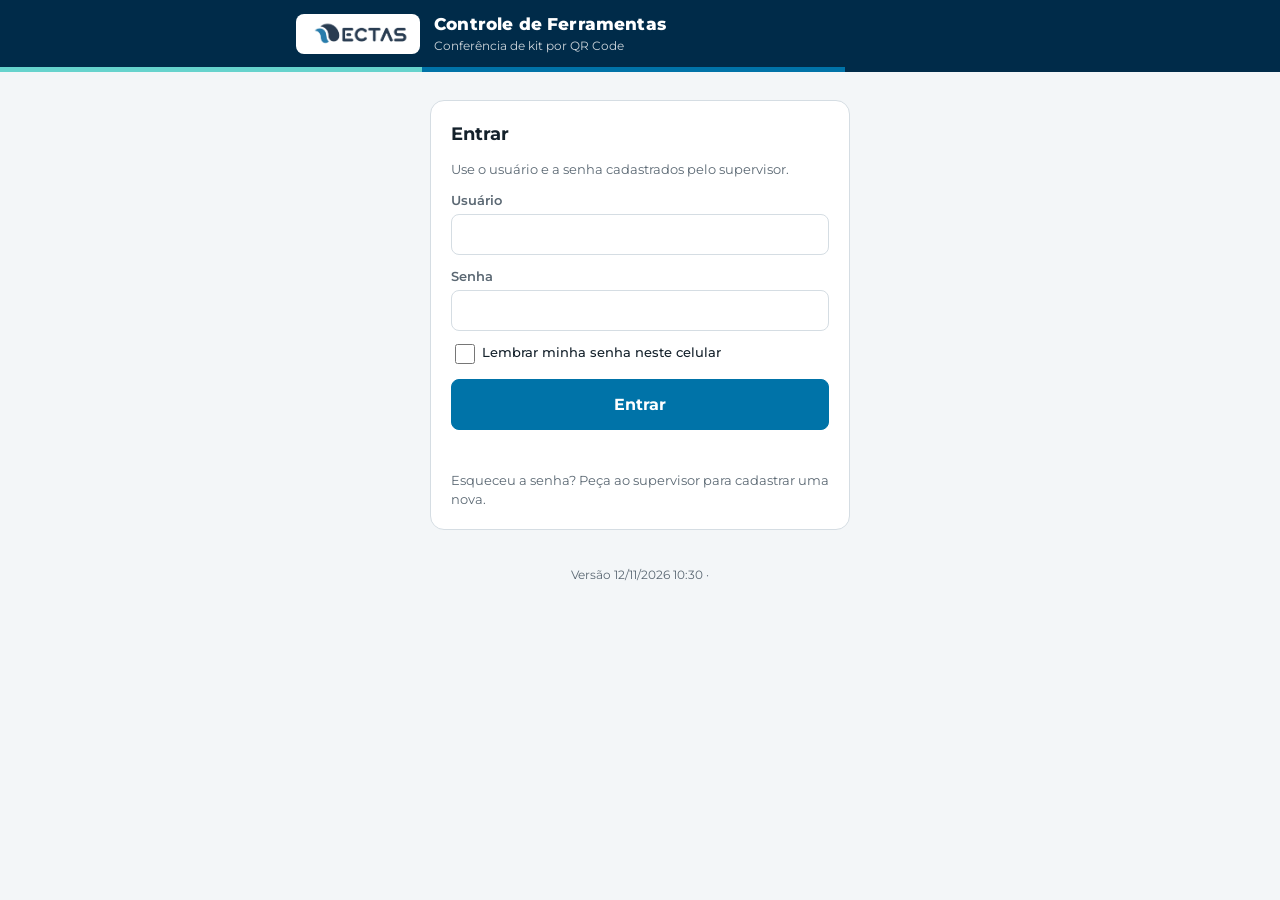
==== ferramentas/index.html @ ba410d90 "Controle de Ferramentas: app do técnico e painel do supervisor em /ferramentas App do técnico com lo" ====
<!doctype html>
<html lang="pt-BR">
<head>
<meta charset="utf-8">
<meta name="viewport" content="width=device-width,initial-scale=1,viewport-fit=cover">
<title>Controle de Ferramentas ECTAS</title>
<meta name="theme-color" content="#002B49">
<meta name="apple-mobile-web-app-capable" content="yes">
<meta name="apple-mobile-web-app-title" content="Ferramentas">
<link rel="manifest" href="manifest.webmanifest">
<link rel="icon" href="icon-192.png">
<link rel="apple-touch-icon" href="icon-192.png">
<link rel="stylesheet" href="https://fonts.googleapis.com/css2?family=Montserrat:wght@400;500;600;700;800&display=swap">
<link rel="stylesheet" href="style.css?v=1">
</head>
<body>
<header class="band">
  <div class="wrap">
    <div class="logo"><img src="../logo.png" alt="ECTAS Saneamento"></div>
    <div class="apptitle"><h1>Controle de Ferramentas</h1><p id="sub">Conferência de kit por QR Code</p></div>
    <button type="button" class="btn-top" id="b-sair" hidden>Sair</button>
  </div>
  <div class="stripe"></div>
</header>

<div class="wrap" id="instalar" hidden>
  <div class="instalar-card">
    <img src="icon-192.png" alt="">
    <div class="t"><b>Instale o Controle de Ferramentas no celular</b><span id="instalar-como">Fica com ícone na tela inicial, abre mais rápido e funciona sem internet.</span></div>
    <button type="button" class="btn primary small" id="b-instalar">Instalar</button>
    <button type="button" class="linkbtn" id="b-instalar-nao">Agora não</button>
  </div>
</div>

<div class="wrap" id="v-entrar" hidden>
  <form class="login" id="f-entrar" autocomplete="on">
    <h2>Entrar</h2>
    <p class="mini" style="margin:0" id="l-intro">Use o usuário e a senha cadastrados pelo supervisor.</p>
    <label>Usuário<input id="l-usuario" autocomplete="username" autocapitalize="none" spellcheck="false"></label>
    <label>Senha<input id="l-senha" type="password" autocomplete="current-password"></label>
    <label class="check"><input type="checkbox" id="l-lembrar"> Lembrar minha senha neste celular</label>
    <button type="submit" class="btn primary big" id="b-entrar">Entrar</button>
    <div class="msg" id="l-msg" role="status"></div>
    <p class="mini" style="margin:0">Esqueceu a senha? Peça ao supervisor para cadastrar uma nova.</p>
    <p style="margin:0" id="l-outro-box" hidden><button type="button" class="linkbtn" id="l-outro">Entrar com outro usuário</button></p>
  </form>
</div>

<nav class="tabs" id="nav" hidden><div class="wrap" role="tablist">
  <button role="tab" data-tab="conferir" aria-selected="true">Conferir kit</button>
  <button role="tab" data-tab="ocorrencia" aria-selected="false">Ocorrência / pedido</button>
  <button role="tab" data-tab="meus" aria-selected="false">Meus registros <span id="fila-n"></span></button>
</div></nav>

<main class="wrap" id="main" hidden></main>
<div id="stickyHost"></div>

<div class="scanner" id="scanner" hidden>
  <video id="sc-video" playsinline muted></video>
  <div class="mira" id="sc-mira"></div>
  <div class="topo"><b style="flex:1" id="sc-titulo">Aponte para a etiqueta</b><button type="button" class="btn small" id="sc-luz" hidden>Lanterna</button></div>
  <div class="base">
    <div class="ultimo" id="sc-ultimo" role="status" aria-live="polite">Leitura contínua: passe as etiquetas uma a uma.</div>
    <div class="mini" style="color:#9AB0C0" id="sc-conta"></div>
    <div class="row"><button type="button" class="btn" id="sc-foto">Usar foto</button><span class="spacer"></span><button type="button" class="btn primary" id="sc-fechar">Concluir leitura</button></div>
  </div>
</div>
<input type="file" accept="image/*" capture="environment" id="sc-file" hidden>

<div id="toast" class="toast" hidden></div>
<footer class="rod wrap"><span id="versao"></span> · <button type="button" class="linkbtn" id="b-instalar-rodape" hidden>Instalar o aplicativo no celular</button></footer>

<script src="config.js?v=1"></script>
<script src="app.js?v=1" defer></script>
</body>
</html>
---- ferramentas/style.css ----
/* Controle de Ferramentas ECTAS: app do técnico (uma coluna, celular) e painel do supervisor (largo) */
:root{
  --marinho:#002B49; --azul:#0073A8; --teal:#66D3CD;
  --bg:#F3F6F8; --surface:#FFFFFF; --surface-2:#E9EEF2; --line:#D5DDE3;
  --fg:#14212B; --muted:#5B6873; --accent:#0073A8; --accent-fg:#FFFFFF;
  --head:#002B49; --head-fg:#FFFFFF; --sel:#002B49; --sel-fg:#FFFFFF;
  --ok:#1E7F4F; --ok-bg:#E3F3EA; --warn:#9A5B00; --warn-bg:#FCEFD6; --bad:#B42318; --bad-bg:#FCE5E2; --info:#0073A8; --info-bg:#E0F0F8;
  --font:"Montserrat",Arial,Helvetica,sans-serif; --mono:ui-monospace,"SFMono-Regular",Consolas,"Roboto Mono",monospace;
  --r:10px;
  color-scheme:light;
}
@media (prefers-color-scheme:dark){:root:not([data-theme="light"]){
  --bg:#0B1620; --surface:#122230; --surface-2:#1A2E3F; --line:#27415A;
  --fg:#E6EEF4; --muted:#9AB0C0; --accent:#3FA3D6; --accent-fg:#04131D;
  --head:#061A2B; --head-fg:#E6EEF4; --sel:#66D3CD; --sel-fg:#04131D;
  --ok:#5ED39A; --ok-bg:#143326; --warn:#F2B552; --warn-bg:#3A2A10; --bad:#FF8A7E; --bad-bg:#3D1A17; --info:#7CC4EA; --info-bg:#112F42;
  color-scheme:dark}}
:root[data-theme="dark"]{
  --bg:#0B1620; --surface:#122230; --surface-2:#1A2E3F; --line:#27415A;
  --fg:#E6EEF4; --muted:#9AB0C0; --accent:#3FA3D6; --accent-fg:#04131D;
  --head:#061A2B; --head-fg:#E6EEF4; --sel:#66D3CD; --sel-fg:#04131D;
  --ok:#5ED39A; --ok-bg:#143326; --warn:#F2B552; --warn-bg:#3A2A10; --bad:#FF8A7E; --bad-bg:#3D1A17; --info:#7CC4EA; --info-bg:#112F42;
  color-scheme:dark}
*{box-sizing:border-box}
html{padding-top:env(safe-area-inset-top,0px)}
body{margin:0;background:var(--bg);color:var(--fg);font-family:var(--font);font-size:15px;line-height:1.45;-webkit-text-size-adjust:100%}
body::before{content:"";position:fixed;inset:0 0 auto;height:env(safe-area-inset-top,0px);z-index:30;background:var(--head)}
[hidden]{display:none!important}
img{max-width:100%}
.wrap{max-width:720px;margin:0 auto;padding-left:max(16px,env(safe-area-inset-left,0px));padding-right:max(16px,env(safe-area-inset-right,0px))}
.wide{max-width:1180px}
header.band{background:var(--head);color:var(--head-fg)}
header.band .wrap{display:flex;align-items:center;gap:14px;flex-wrap:wrap;padding-block:12px}
.logo{background:#FFFFFF;border-radius:8px;padding:6px 10px;display:flex}
.logo img{width:104px;height:auto;display:block}
.apptitle{flex:1;min-width:150px}
.apptitle h1{margin:0;font-size:1.05rem;font-weight:800;letter-spacing:.01em}
.apptitle p{margin:1px 0 0;font-size:.78rem;opacity:.8}
.btn-top{border:1px solid rgba(255,255,255,.35);background:transparent;color:var(--head-fg);font:600 13px var(--font);border-radius:999px;padding:7px 14px;cursor:pointer}
.btn-top.alerta{background:#B42318;border-color:#B42318;color:#FFFFFF}
.stripe{height:5px;background:linear-gradient(90deg,var(--teal) 0 33%,var(--azul) 33% 66%,var(--marinho) 66%)}
.tabs{position:sticky;top:env(safe-area-inset-top,0px);z-index:12;background:var(--surface);border-bottom:1px solid var(--line)}
.tabs .wrap{display:flex;gap:2px;overflow-x:auto}
.tabs button{border:0;background:none;font:600 13.5px var(--font);color:var(--muted);padding:13px 12px 11px;border-bottom:3px solid transparent;cursor:pointer;white-space:nowrap}
.tabs button[aria-selected="true"]{color:var(--fg);border-bottom-color:var(--teal)}
.tabs .count{display:inline-block;min-width:20px;padding:0 6px;margin-left:6px;border-radius:999px;background:var(--bad-bg);color:var(--bad);font-size:11.5px;line-height:18px;text-align:center}
main{padding-block:18px 120px}
h2{font-size:1.15rem;font-weight:700;margin:0 0 4px;text-wrap:balance}
h3{font-size:.98rem;font-weight:700;margin:0}
.lead{color:var(--muted);margin:0 0 6px;max-width:65ch}
.stack{display:flex;flex-direction:column;gap:16px}
.grid{display:grid;gap:14px;grid-template-columns:repeat(auto-fill,minmax(250px,1fr))}
.card{background:var(--surface);border:1px solid var(--line);border-radius:var(--r);padding:16px;min-width:0}
.label{font-size:11px;font-weight:700;letter-spacing:.08em;text-transform:uppercase;color:var(--muted)}
.field{display:flex;flex-direction:column;gap:5px;min-width:0}
.fields{display:grid;gap:12px;grid-template-columns:repeat(auto-fit,minmax(200px,1fr))}
label.field{font-size:.8rem;font-weight:600;color:var(--muted)}
input,select,textarea{font:500 16px var(--font);color:var(--fg);background:var(--surface);border:1px solid var(--line);border-radius:8px;padding:10px 11px;width:100%;min-width:0}
textarea{min-height:80px;resize:vertical}
input:focus-visible,select:focus-visible,textarea:focus-visible,button:focus-visible{outline:3px solid var(--teal);outline-offset:1px}
.btn{font:700 14px var(--font);border-radius:8px;padding:11px 16px;border:1px solid var(--line);background:var(--surface);color:var(--fg);cursor:pointer;display:inline-flex;align-items:center;gap:8px;justify-content:center;text-decoration:none}
.btn.primary{background:var(--accent);border-color:var(--accent);color:var(--accent-fg)}
.btn.ok{background:var(--ok);border-color:var(--ok);color:var(--surface)}
.btn.bad{color:var(--bad);border-color:var(--bad)}
.btn.big{padding:15px 18px;font-size:16px}
.btn.small{padding:7px 11px;font-size:13px}
.btn:disabled{opacity:.5;cursor:not-allowed}
.linkbtn{border:0;background:none;color:var(--accent);font:600 13px var(--font);cursor:pointer;padding:2px 4px;text-decoration:underline}
.row{display:flex;gap:10px;flex-wrap:wrap;align-items:center}
.spacer{flex:1}
.mini{font-size:13px;color:var(--muted)}
.chip{display:inline-flex;align-items:center;gap:6px;font-size:12px;font-weight:700;padding:3px 9px;border-radius:999px;white-space:nowrap}
.chip::before{content:"";width:7px;height:7px;border-radius:50%;background:currentColor}
.c-ok{background:var(--ok-bg);color:var(--ok)} .c-warn{background:var(--warn-bg);color:var(--warn)} .c-bad{background:var(--bad-bg);color:var(--bad)} .c-info{background:var(--info-bg);color:var(--info)} .c-mute{background:var(--surface-2);color:var(--muted)}
.kpis{display:grid;gap:12px;grid-template-columns:repeat(auto-fit,minmax(160px,1fr))}
.kpi{background:var(--surface);border:1px solid var(--line);border-radius:var(--r);padding:14px 16px}
.kpi b{display:block;font-size:30px;font-weight:800;font-variant-numeric:tabular-nums;line-height:1.1;margin-top:4px}
.kpi.alert b{color:var(--bad)}
.kitpick{display:grid;gap:10px;grid-template-columns:repeat(auto-fill,minmax(150px,1fr))}
.kitpick button{text-align:left;border:2px solid var(--line);background:var(--surface);border-radius:var(--r);padding:12px;cursor:pointer;font:inherit;color:inherit}
.kitpick button[aria-pressed="true"]{border-color:var(--accent);background:var(--info-bg)}
.kitpick b{display:block;font-size:16px}
.kitpick span{font-size:12.5px;color:var(--muted)}
.seg{display:flex;flex-wrap:wrap;gap:6px}
.seg button{font:600 13px var(--font);border:1px solid var(--line);background:var(--surface);color:var(--fg);padding:8px 12px;border-radius:999px;cursor:pointer}
.seg button[aria-pressed="true"]{background:var(--sel);border-color:var(--sel);color:var(--sel-fg)}
.items{background:var(--surface);border:1px solid var(--line);border-radius:var(--r);overflow:hidden}
.item{display:grid;grid-template-columns:34px 1fr auto;gap:6px 12px;align-items:center;padding:11px 14px;border-top:1px solid var(--line)}
.item:first-child{border-top:0}
.item.pend{background:var(--warn-bg)}
.item .n{font:500 12px var(--mono);color:var(--muted)}
.item .d{font-weight:600;font-size:14px;min-width:0}
.item .d small{display:block;color:var(--muted);font-weight:500;font-size:12px}
.item .ctl{display:flex;gap:8px;align-items:center;flex-wrap:wrap;justify-content:flex-end}
.step{display:flex;align-items:center;border:1px solid var(--line);border-radius:8px;overflow:hidden;background:var(--surface)}
.step button{border:0;background:var(--surface-2);color:var(--fg);width:36px;height:36px;font:700 18px var(--font);cursor:pointer}
.step span{min-width:44px;text-align:center;font:500 14px var(--mono)}
.cond{padding:7px 8px;font-size:14px;width:auto}
.units{grid-column:2/-1;display:flex;flex-wrap:wrap;gap:6px}
@media (max-width:560px){.item{grid-template-columns:28px 1fr}.item .ctl{grid-column:1/-1;justify-content:flex-start;padding-left:40px}.units{grid-column:1/-1;padding-left:40px}}
.unit{display:inline-flex;align-items:center;gap:8px;border:1px solid var(--line);border-radius:8px;padding:5px 9px;font-size:12.5px;background:var(--surface)}
.unit code{font:500 12.5px var(--mono)}
.unit.wait{border-style:dashed;color:var(--muted)}
.unit.ok{border-color:var(--ok);background:var(--ok-bg);color:var(--ok)}
.unit.dan{border-color:var(--bad);background:var(--bad-bg);color:var(--bad)}
.unit.off{color:var(--muted);background:var(--surface-2)}
.unit select{padding:3px 6px;font-size:13px;width:auto}
.scanbar{display:flex;gap:8px;flex-wrap:wrap}
.scanbar input{flex:1 1 180px;font:500 17px var(--mono);letter-spacing:.04em;text-transform:uppercase}
.scanbar input::placeholder{text-transform:none;letter-spacing:0;font-family:var(--font)}
.scanbar .btn{flex:0 0 auto}
@media (max-width:560px){.scanbar .btn.primary{flex:1 1 100%;padding:15px;font-size:16px}}
.meter{height:10px;border-radius:999px;background:var(--surface-2);overflow:hidden}
.meter i{display:block;height:100%;background:var(--ok);transition:width .25s}
.tnum{font-variant-numeric:tabular-nums}
code.k{font:500 13px var(--mono)}
.sticky{position:fixed;left:0;right:0;bottom:0;z-index:14;background:var(--surface);border-top:1px solid var(--line);padding-bottom:env(safe-area-inset-bottom,0px)}
.sticky .wrap{display:flex;gap:12px;align-items:center;flex-wrap:wrap;padding-block:10px}
.sig{border:1px dashed var(--muted);border-radius:8px;background:#FFFFFF;width:100%;max-width:520px;height:150px;touch-action:none;display:block}
.sigimg{background:#FFFFFF;border-radius:6px;max-width:260px;border:1px solid var(--line)}
.list{display:flex;flex-direction:column;gap:10px}
.rec{background:var(--surface);border:1px solid var(--line);border-radius:var(--r);padding:14px 16px;display:flex;flex-direction:column;gap:8px;min-width:0}
.rec .meta{font-size:12.5px;color:var(--muted)}
.diffs{margin:0;padding-left:18px;font-size:13.5px}
.empty{border:1px dashed var(--line);border-radius:var(--r);padding:28px 18px;text-align:center;color:var(--muted)}
.tablebox{overflow-x:auto;background:var(--surface);border:1px solid var(--line);border-radius:var(--r)}
table{border-collapse:collapse;width:100%;font-size:13.5px}
th,td{padding:8px 10px;border-bottom:1px solid var(--line);text-align:left;vertical-align:middle}
thead th{background:var(--head);color:var(--head-fg);font-size:11.5px;letter-spacing:.06em;text-transform:uppercase;position:sticky;top:0}
td.num,th.num{text-align:center;font-variant-numeric:tabular-nums}
.cell-ok{color:var(--ok);font-weight:700}.cell-bad{background:var(--bad-bg);color:var(--bad);font-weight:700}.cell-warn{background:var(--warn-bg);color:var(--warn);font-weight:700}.cell-na{color:var(--muted)}
.banner{padding:10px 14px;border-radius:8px;background:var(--warn-bg);color:var(--warn);font-weight:600;font-size:13.5px}
.banner.ok{background:var(--ok-bg);color:var(--ok)}
.banner.info{background:var(--info-bg);color:var(--info)}
.msg{font-size:.88rem;min-height:1.2em}
.msg.err{color:var(--bad)}
.toast{position:fixed;left:50%;transform:translateX(-50%);bottom:calc(84px + env(safe-area-inset-bottom,0px));background:#002B49;color:#FFFFFF;padding:11px 18px;border-radius:999px;font-weight:600;z-index:60;box-shadow:0 6px 24px rgba(0,0,0,.25);max-width:calc(100% - 32px);text-align:center}
.photo{max-width:220px;border-radius:8px;border:1px solid var(--line)}
details summary{cursor:pointer;font-weight:600;color:var(--accent)}
.check{display:flex;gap:10px;align-items:flex-start;font-size:13.5px}
.check input{width:20px;height:20px;flex:none;margin-top:1px}
.login{max-width:420px;margin:28px auto;background:var(--surface);border:1px solid var(--line);border-radius:14px;padding:20px;display:flex;flex-direction:column;gap:12px}
.login h2{margin:0}
.login label{display:flex;flex-direction:column;gap:4px;font-size:.82rem;font-weight:600;color:var(--muted)}
.login label.check{flex-direction:row;color:var(--fg);font-weight:500}
.instalar-card{margin-top:14px;display:flex;gap:12px;align-items:center;flex-wrap:wrap;background:var(--surface);border:2px solid var(--teal);border-radius:12px;padding:12px}
.instalar-card img{width:44px;height:44px;border-radius:10px}
.instalar-card .t{flex:1 1 200px;font-size:.88rem}
.instalar-card .t b{display:block}
footer.rod{padding-block:8px 28px;text-align:center;font-size:12px;color:var(--muted)}
.ficha{background:var(--surface-2);border-radius:8px;padding:12px 14px}
.ficha ul{margin:6px 0 0;padding-left:18px;font-size:13.5px}
/* leitor de QR pela câmera */
.scanner{position:fixed;inset:0;z-index:50;background:#000;display:flex;flex-direction:column}
.scanner video{flex:1;width:100%;min-height:0;object-fit:cover}
.scanner .mira{position:absolute;left:50%;top:42%;width:min(64vw,300px);aspect-ratio:1;transform:translate(-50%,-50%);border:3px solid rgba(255,255,255,.9);border-radius:18px;box-shadow:0 0 0 9999px rgba(0,0,0,.35);pointer-events:none;transition:border-color .15s}
.scanner .mira.hit{border-color:#5ED39A}
.scanner .topo{position:absolute;left:0;right:0;top:0;padding:calc(12px + env(safe-area-inset-top,0px)) max(16px,env(safe-area-inset-right,0px)) 12px max(16px,env(safe-area-inset-left,0px));display:flex;gap:10px;align-items:center;color:#FFFFFF;background:linear-gradient(rgba(0,0,0,.6),rgba(0,0,0,0))}
.scanner .base{background:#0B1620;color:#FFFFFF;padding:14px max(16px,env(safe-area-inset-right,0px)) calc(14px + env(safe-area-inset-bottom,0px)) max(16px,env(safe-area-inset-left,0px));display:flex;flex-direction:column;gap:10px}
.scanner .ultimo{font-weight:700;font-size:15px;min-height:1.4em}
.scanner .ultimo.alerta{color:#F2B552}
.scanner .ultimo.erro{color:#FF8A7E}
.scanner .btn{border-color:rgba(255,255,255,.4);background:transparent;color:#FFFFFF}
.scanner .btn.primary{background:#66D3CD;border-color:#66D3CD;color:#002B49}
.modal{position:fixed;inset:0;background:rgba(0,20,35,.55);display:flex;align-items:flex-start;justify-content:center;padding:max(16px,env(safe-area-inset-top,0px)) max(16px,env(safe-area-inset-right,0px)) 16px max(16px,env(safe-area-inset-left,0px));overflow-y:auto;z-index:40}
.modal .box{background:var(--surface);border-radius:14px;max-width:760px;width:100%;padding:18px;display:flex;flex-direction:column;gap:12px}
@media (prefers-reduced-motion:reduce){*{transition:none!important}}
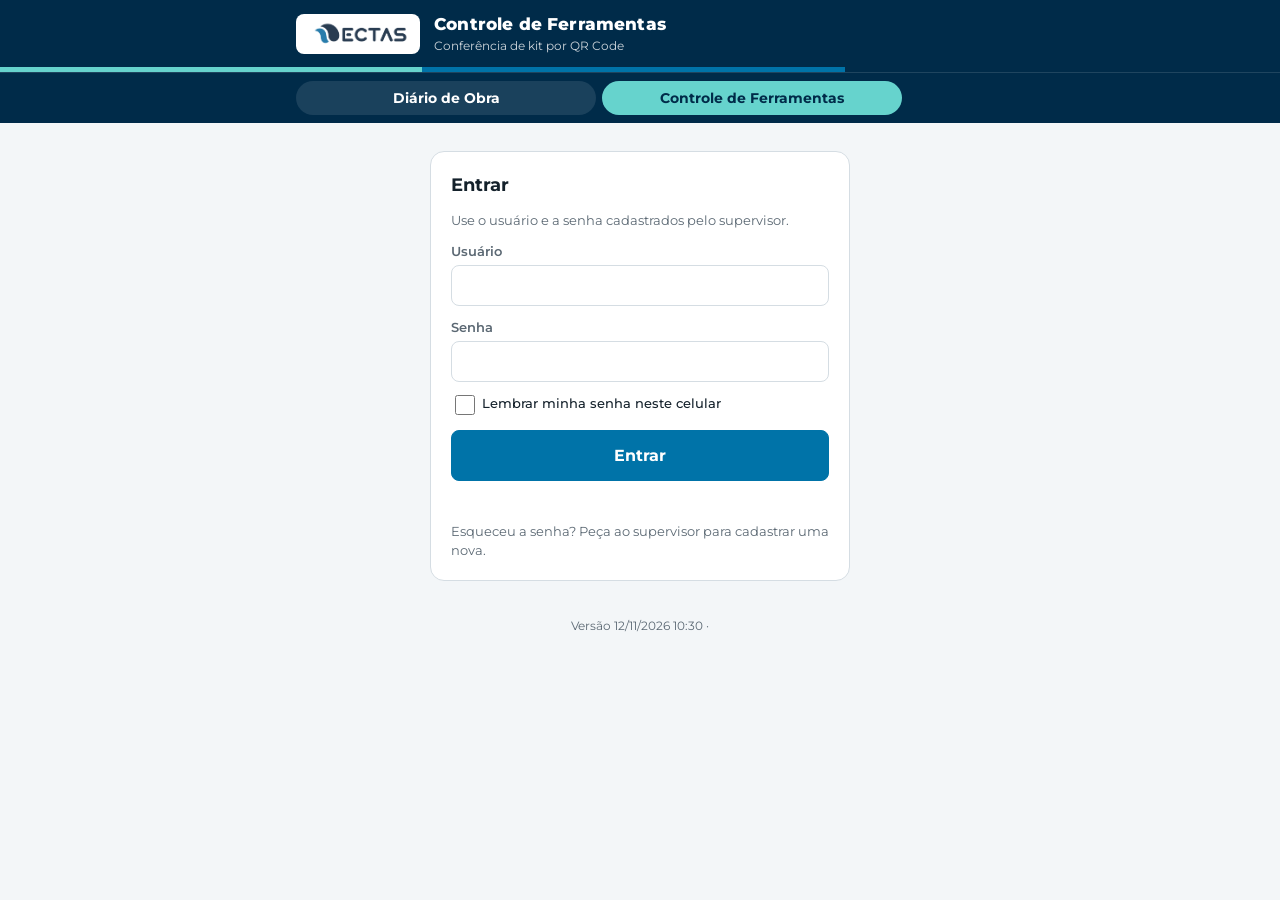
==== commit 52e71240: "Junta Diário de Obra e Controle de Ferramentas: barra para escolher o aplicativo Barra no topo do ap" ====
--- a/ferramentas/index.html
+++ b/ferramentas/index.html
@@ -12,6 +12,7 @@
 <link rel="apple-touch-icon" href="icon-192.png">
 <link rel="stylesheet" href="https://fonts.googleapis.com/css2?family=Montserrat:wght@400;500;600;700;800&display=swap">
 <link rel="stylesheet" href="style.css?v=1">
+<style>.troca-app{background:#002B49;border-top:1px solid rgba(255,255,255,.12)}.troca-app .troca-wrap{display:flex;gap:6px;padding-block:8px}.troca-app a{flex:1;text-align:center;padding:9px 8px;border-radius:999px;color:#FFFFFF;background:rgba(255,255,255,.10);font:700 13.5px "Montserrat",Arial,sans-serif;text-decoration:none;white-space:nowrap;overflow:hidden;text-overflow:ellipsis;max-width:300px}.troca-app a[aria-current="page"]{background:#66D3CD;color:#002B49}.troca-app a:focus-visible{outline:3px solid #66D3CD;outline-offset:2px}</style>
 </head>
 <body>
 <header class="band">
@@ -22,6 +23,7 @@
   </div>
   <div class="stripe"></div>
 </header>
+<nav class="troca-app" aria-label="Escolher aplicativo"><div class="wrap troca-wrap"><a href="../">Diário de Obra</a><a href="./" aria-current="page">Controle de Ferramentas</a></div></nav>
 
 <div class="wrap" id="instalar" hidden>
   <div class="instalar-card">
@@ -70,7 +72,7 @@
 <div id="toast" class="toast" hidden></div>
 <footer class="rod wrap"><span id="versao"></span> · <button type="button" class="linkbtn" id="b-instalar-rodape" hidden>Instalar o aplicativo no celular</button></footer>
 
-<script src="config.js?v=1"></script>
+<script src="config.js?v=2"></script>
 <script src="app.js?v=1" defer></script>
 </body>
 </html>
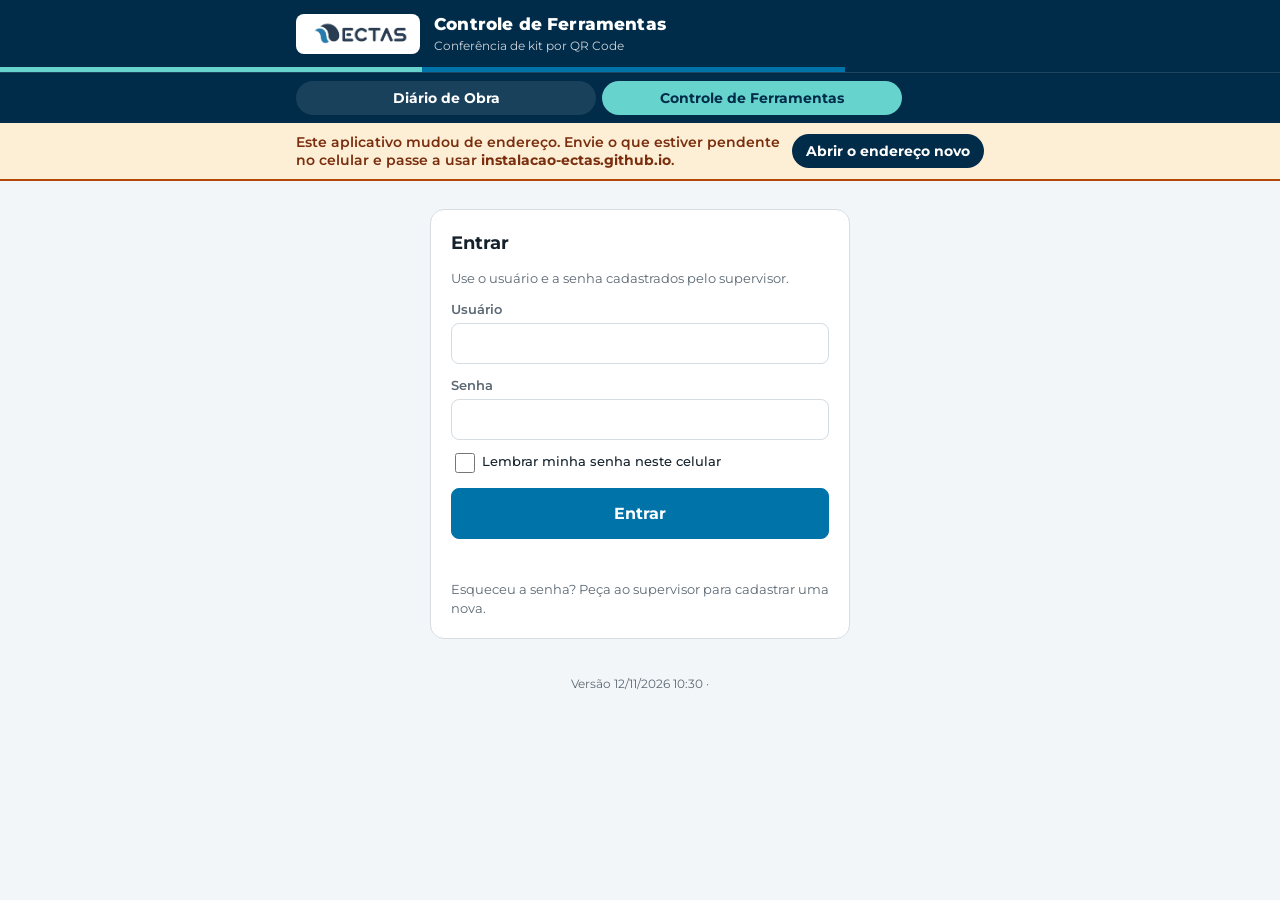
==== commit 0805bbec: "Aviso de mudança para instalacao-ectas.github.io Os apps de campo mostram um aviso com link para o e" ====
--- a/ferramentas/index.html
+++ b/ferramentas/index.html
@@ -13,6 +13,7 @@
 <link rel="stylesheet" href="https://fonts.googleapis.com/css2?family=Montserrat:wght@400;500;600;700;800&display=swap">
 <link rel="stylesheet" href="style.css?v=1">
 <style>.troca-app{background:#002B49;border-top:1px solid rgba(255,255,255,.12)}.troca-app .troca-wrap{display:flex;gap:6px;padding-block:8px}.troca-app a{flex:1;text-align:center;padding:9px 8px;border-radius:999px;color:#FFFFFF;background:rgba(255,255,255,.10);font:700 13.5px "Montserrat",Arial,sans-serif;text-decoration:none;white-space:nowrap;overflow:hidden;text-overflow:ellipsis;max-width:300px}.troca-app a[aria-current="page"]{background:#66D3CD;color:#002B49}.troca-app a:focus-visible{outline:3px solid #66D3CD;outline-offset:2px}</style>
+<style>.mudou{background:#FCEFD6;color:#7A2E0E;border-bottom:2px solid #B54708}.mudou .mw{display:flex;gap:10px;align-items:center;flex-wrap:wrap;padding-block:10px;font:600 14px "Montserrat",Arial,sans-serif}.mudou a{background:#002B49;color:#FFFFFF;border-radius:999px;padding:8px 14px;text-decoration:none;font-weight:700;white-space:nowrap}</style>
 </head>
 <body>
 <header class="band">
@@ -24,6 +25,7 @@
   <div class="stripe"></div>
 </header>
 <nav class="troca-app" aria-label="Escolher aplicativo"><div class="wrap troca-wrap"><a href="../">Diário de Obra</a><a href="./" aria-current="page">Controle de Ferramentas</a></div></nav>
+<div class="mudou" role="status"><div class="wrap mw"><span style="flex:1;min-width:220px">Este aplicativo mudou de endereço. Envie o que estiver pendente no celular e passe a usar <b>instalacao-ectas.github.io</b>.</span><a href="https://instalacao-ectas.github.io/ferramentas/">Abrir o endereço novo</a></div></div>
 
 <div class="wrap" id="instalar" hidden>
   <div class="instalar-card">
